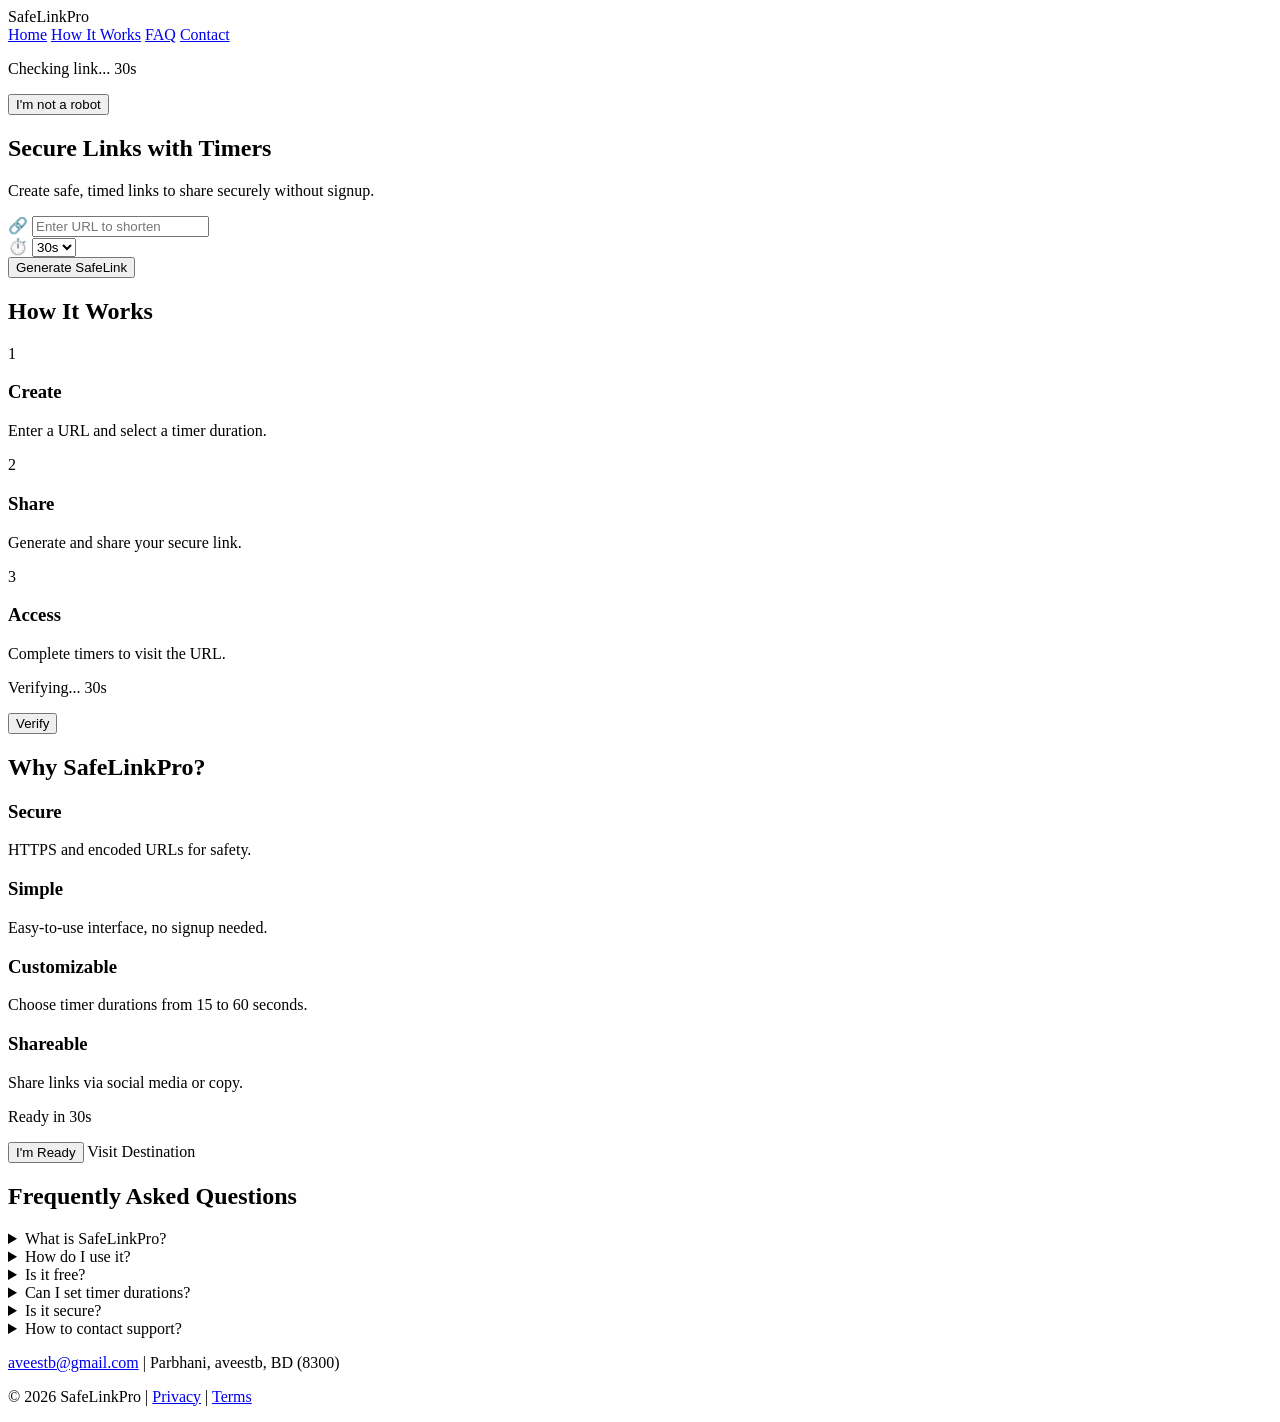
==== index.html @ 88a43513 "Update index.html" ====
<!DOCTYPE html>
<html lang="en" itemscope itemtype="https://schema.org/WebApplication">
<head>
    <meta charset="UTF-8">
    <meta name="viewport" content="width=device-width, initial-scale=1.0">
    <meta name="description" content="SafeLinkPro creates secure, timed links for safe sharing without signup.">
    <meta name="keywords" content="SafeLink, secure links, timed redirects, URL shortener">
    <meta name="author" content="Techlystb">
    <title>SafeLinkPro - Secure Links</title>
    <link href="https://fonts.googleapis.com/css2?family=Inter:wght@400;500;600;700&display=swap" rel="stylesheet">
    <link rel="stylesheet" href="styles.css">
    <script async src="https://pagead2.googlesyndication.com/pagead/js/adsbygoogle.js?client=ca-pub-0000000000000000" crossorigin="anonymous"></script>
    <script type="application/ld+json">
{
  "@context": "https://schema.org",
  "@type": "WebApplication",
  "name": "Techlystb SafeLink",
  "description": "Techlystb দ্বারা তৈরি একটি safelink system যেখানে secure ও timed link তৈরি করা যায় সহজে এবং দ্রুত।",
  "url": "https://techlystb.blogspot.com",
  "applicationCategory": "Utility",
  "operatingSystem": "All",
  "offers": {
    "@type": "Offer",
    "price": "0",
    "priceCurrency": "USD"
  },
  "creator": {
    "@type": "Organization",
    "name": "Techlystb",
    "url": "https://techlystb.blogspot.com",
    "contactPoint": {
      "@type": "ContactPoint",
      "contactType": "Customer Support",
      "areaServed": "Global",
      "availableLanguage": ["English", "Bengali"]
    }
  },
  "featureList": [
    "Secure link generation",
    "Timed redirect system",
    "Safe browsing experience",
    "No signup required"
  ]
}
</script>

</head>
<body>
    <header>
        <nav aria-label="Main navigation">
            <div class="logo" itemprop="name">SafeLinkPro</div>
            <div class="nav-links">
                <a href="#hero" class="active" aria-current="page">Home</a>
                <a href="#how-it-works">How It Works</a>
                <a href="#faq">FAQ</a>
                <a href="#contact">Contact</a>
            </div>
        </nav>
    </header>

    <section id="header-timer" class="timer-section" aria-hidden="true">
        <p>Checking link... <span id="header-timer-count">30</span>s</p>
        <div id="header-spinner" class="loading-spinner" role="status" aria-label="Loading"></div>
        <p id="header-timer-text" style="display: none;">Please wait</p>
        <button id="robot-button" class="cta-button" aria-label="Verify not a robot">I'm not a robot</button>
    </section>

    <section id="hero" class="hero" itemscope itemtype="https://schema.org/WebPageElement">
        <div class="hero-content" itemprop="mainContentOfPage">
            <h1>Secure Links with Timers</h1>
            <p>Create safe, timed links to share securely without signup.</p>
            <div class="url-input">
                <div class="input-group">
                    <span class="input-icon" aria-hidden="true">🔗</span>
                    <input type="url" id="destination-url" placeholder="Enter URL to shorten" aria-label="URL to shorten" required>
                </div>
                <div class="input-group">
                    <span class="input-icon" aria-hidden="true">⏱️</span>
                    <select id="timer-duration" aria-label="Select timer duration">
                        <option value="15">15s</option>
                        <option value="30" selected>30s</option>
                        <option value="45">45s</option>
                        <option value="60">60s</option>
                    </select>
                </div>
                <button class="cta-button" onclick="generateSafeLink()" aria-label="Generate SafeLink">Generate SafeLink</button>
                <div id="safelink-output" style="display: none;">
                    <input id="safelink-text" readonly aria-label="Generated SafeLink">
                </div>
                <button id="copy-button" class="copy-button" onclick="copySafeLink()" style="display: none;" aria-label="Copy SafeLink">Copy Link</button>
                <button id="share-toggle" class="share-toggle" onclick="toggleShare()" style="display: none;" aria-label="Toggle share options">Share Link</button>
                <div id="social-share" class="social-share" style="display: none;">
                    <button class="share-button twitter" onclick="shareOnTwitter()" aria-label="Share on Twitter">Share on Twitter</button>
                    <button class="share-button whatsapp" onclick="shareOnWhatsApp()" aria-label="Share on WhatsApp">Share on WhatsApp</button>
                    <button class="share-button linkedin" onclick="shareOnLinkedIn()" aria-label="Share on LinkedIn">Share on LinkedIn</button>
                </div>
                <div id="error-message" class="error-message" role="alert"></div>
            </div>
        </div>
    </section>

    <section id="how-it-works" class="how-it-works" itemscope itemtype="https://schema.org/WebPageElement">
        <h2 itemprop="name">How It Works</h2>
        <div class="steps-container">
            <div class="step" itemscope itemtype="https://schema.org/HowToStep">
                <div class="step-icon">1</div>
                <h3 itemprop="name">Create</h3>
                <p itemprop="description">Enter a URL and select a timer duration.</p>
            </div>
            <div class="step" itemscope itemtype="https://schema.org/HowToStep">
                <div class="step-icon">2</div>
                <h3 itemprop="name">Share</h3>
                <p itemprop="description">Generate and share your secure link.</p>
            </div>
            <div class="step" itemscope itemtype="https://schema.org/HowToStep">
                <div class="step-icon">3</div>
                <h3 itemprop="name">Access</h3>
                <p itemprop="description">Complete timers to visit the URL.</p>
            </div>
        </div>
    </section>

    <section id="middle-timer" class="timer-section" aria-hidden="true">
        <p>Verifying... <span id="middle-timer-count">30</span>s</p>
        <div id="middle-spinner" class="loading-spinner" role="status" aria-label="Verifying"></div>
        <p id="middle-timer-text" style="display: none;">Please wait</p>
        <button id="verify-button" class="cta-button" aria-label="Verify link">Verify</button>
    </section>

    <section id="features" class="features" itemscope itemtype="https://schema.org/WebPageElement">
        <h2 itemprop="name">Why SafeLinkPro?</h2>
        <div class="feature-grid">
            <div class="feature-card" itemscope itemtype="https://schema.org/Feature">
                <h3 itemprop="name">Secure</h3>
                <p itemprop="description">HTTPS and encoded URLs for safety.</p>
            </div>
            <div class="feature-card" itemscope itemtype="https://schema.org/Feature">
                <h3 itemprop="name">Simple</h3>
                <p itemprop="description">Easy-to-use interface, no signup needed.</p>
            </div>
            <div class="feature-card" itemscope itemtype="https://schema.org/Feature">
                <h3 itemprop="name">Customizable</h3>
                <p itemprop="description">Choose timer durations from 15 to 60 seconds.</p>
            </div>
            <div class="feature-card" itemscope itemtype="https://schema.org/Feature">
                <h3 itemprop="name">Shareable</h3>
                <p itemprop="description">Share links via social media or copy.</p>
            </div>
        </div>
    </section>

    <section id="destination-section" class="timer-section" aria-hidden="true">
        <p>Ready in <span id="footer-timer-count">30</span>s</p>
        <div id="footer-spinner" class="loading-spinner" role="status" aria-label="Preparing link"></div>
        <p id="footer-timer-text" style="display: none;">Almost there</p>
        <button id="ready-button" class="cta-button" aria-label="Ready to visit">I'm Ready</button>
        <a id="destination-link" class="destination-link" itemprop="url">Visit Destination</a>
    </section>

    <section id="faq" class="faq" itemscope itemtype="https://schema.org/FAQPage">
        <h2>Frequently Asked Questions</h2>
        <div class="faq-container">
            <details class="faq-item" itemscope itemtype="https://schema.org/Question">
                <summary itemprop="name">What is SafeLinkPro?</summary>
                <p itemprop="acceptedAnswer" itemtype="https://schema.org/Answer">SafeLinkPro creates secure, timed links that you can share with anyone.</p>
            </details>
            <details class="faq-item" itemscope itemtype="https://schema.org/Question">
                <summary itemprop="name">How do I use it?</summary>
                <p itemprop="acceptedAnswer" itemtype="https://schema.org/Answer">Enter a URL, choose a timer duration, generate a SafeLink, and share it.</p>
            </details>
            <details class="faq-item" itemscope itemtype="https://schema.org/Question">
                <summary itemprop="name">Is it free?</summary>
                <p itemprop="acceptedAnswer" itemtype="https://schema.org/Answer">Yes, SafeLinkPro is completely free to use.</p>
            </details>
            <details class="faq-item" itemscope itemtype="https://schema.org/Question">
                <summary itemprop="name">Can I set timer durations?</summary>
                <p itemprop="acceptedAnswer" itemtype="https://schema.org/Answer">Yes, choose from 15, 30, 45, or 60 seconds.</p>
            </details>
            <details class="faq-item" itemscope itemtype="https://schema.org/Question">
                <summary itemprop="name">Is it secure?</summary>
                <p itemprop="acceptedAnswer" itemtype="https://schema.org/Answer">SafeLinkPro uses HTTPS and encoded URLs with no data storage.</p>
            </details>
            <details class="faq-item" itemscope itemtype="https://schema.org/Question">
                <summary itemprop="name">How to contact support?</summary>
                <p itemprop="acceptedAnswer" itemtype="https://schema.org/Answer">Email freeprivacypolicygeneratortool@gmail.com or write to It Is Unique Official, Parbhani, Maharashtra, India (PIN: 431401).</p>
            </details>
        </div>
    </section>

    <!--[ <div class="ad-slot" aria-hidden="true">Advertisement</div> ]-->

    <footer id="contact" itemscope itemtype="https://schema.org/Organization">
        <p><a href="mailto:aveestb@gmail.com" itemprop="email">aveestb@gmail.com</a> | <span itemprop="address" itemscope itemtype="https://schema.org/PostalAddress"><span itemprop="addressLocality">Parbhani</span>, <span itemprop="addressRegion">aveestb</span>, <span itemprop="addressCountry">BD</span> (<span itemprop="postalCode">8300</span>)</span></p>
        <p>© 2026 <span itemprop="name">SafeLinkPro</span> | <a href="#" itemprop="url">Privacy</a> | <a href="#" itemprop="url">Terms</a></p>
    </footer>

    <div id="toast" class="toast" role="alert"></div>

    <script src="script.js"></script>
</body>
</html>
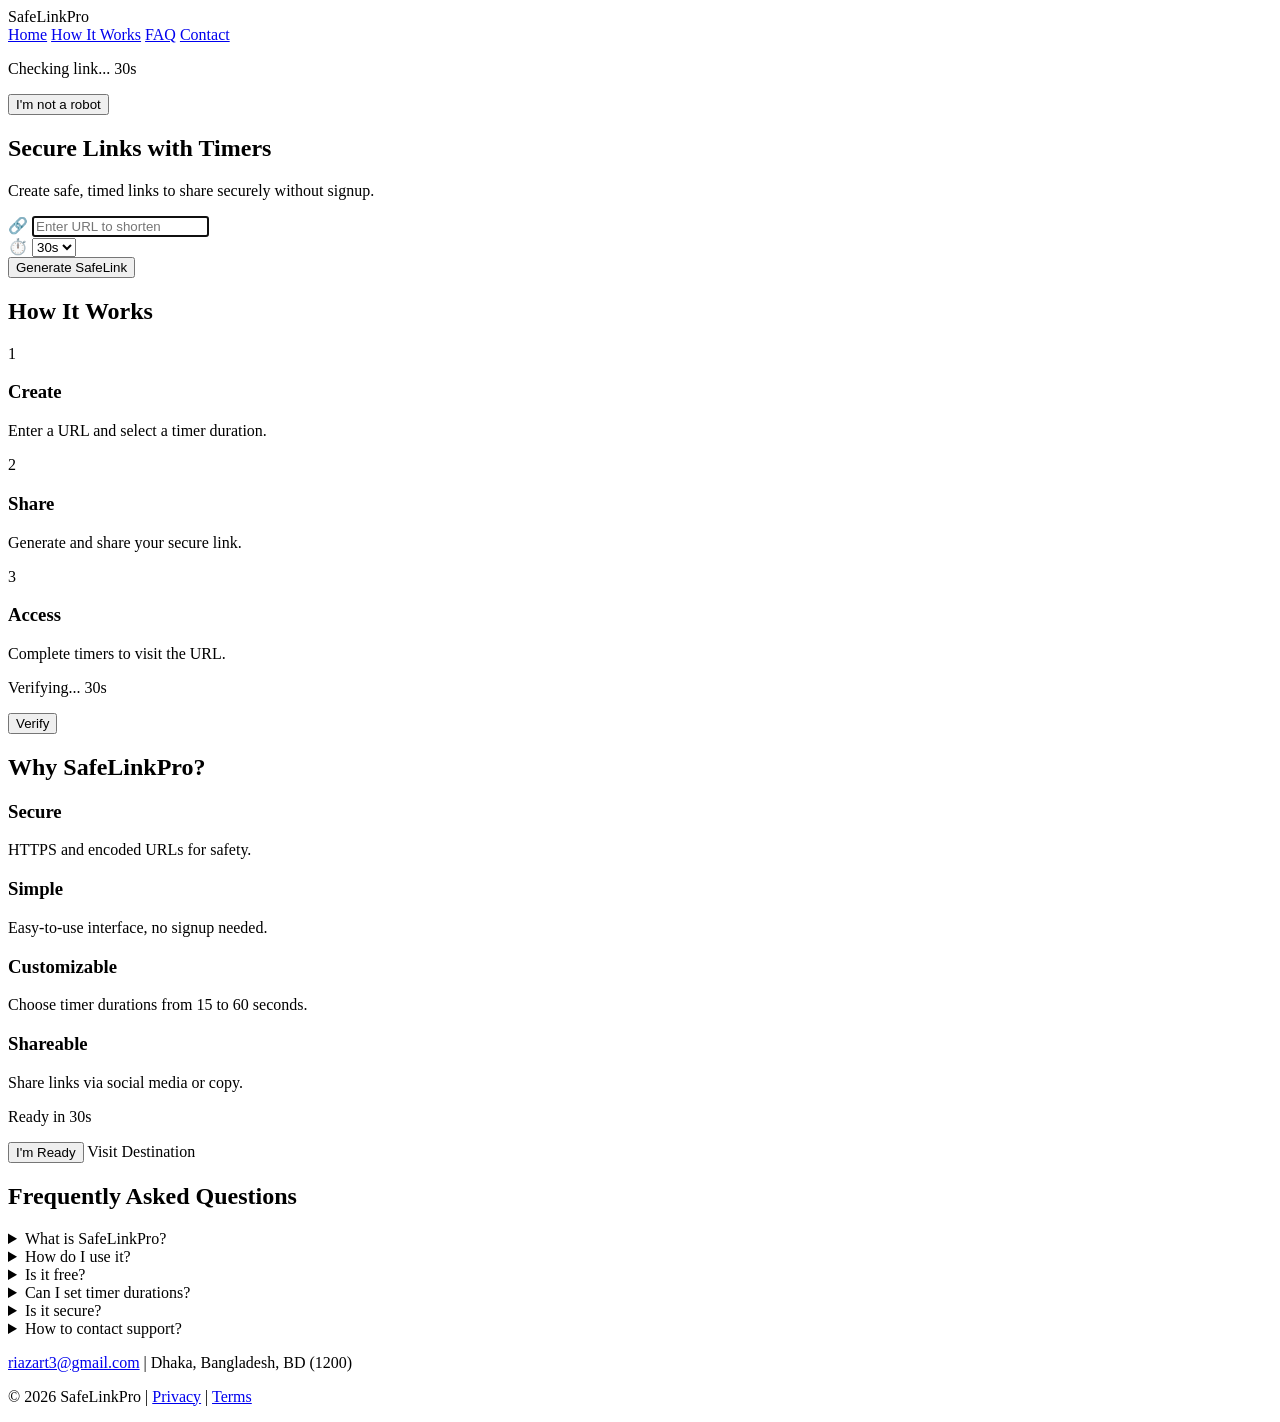
==== commit 295b4e28: "Update index.html" ====
--- a/index.html
+++ b/index.html
@@ -190,7 +190,7 @@
     <!--[ <div class="ad-slot" aria-hidden="true">Advertisement</div> ]-->
 
     <footer id="contact" itemscope itemtype="https://schema.org/Organization">
-        <p><a href="mailto:aveestb@gmail.com" itemprop="email">aveestb@gmail.com</a> | <span itemprop="address" itemscope itemtype="https://schema.org/PostalAddress"><span itemprop="addressLocality">Parbhani</span>, <span itemprop="addressRegion">aveestb</span>, <span itemprop="addressCountry">BD</span> (<span itemprop="postalCode">8300</span>)</span></p>
+        <p><a href="mailto:aveestb@gmail.com" itemprop="email">riazart3@gmail.com</a> | <span itemprop="address" itemscope itemtype="https://schema.org/PostalAddress"><span itemprop="addressLocality">Dhaka</span>, <span itemprop="addressRegion">Bangladesh</span>, <span itemprop="addressCountry">BD</span> (<span itemprop="postalCode">1200</span>)</span></p>
         <p>© 2026 <span itemprop="name">SafeLinkPro</span> | <a href="#" itemprop="url">Privacy</a> | <a href="#" itemprop="url">Terms</a></p>
     </footer>
 
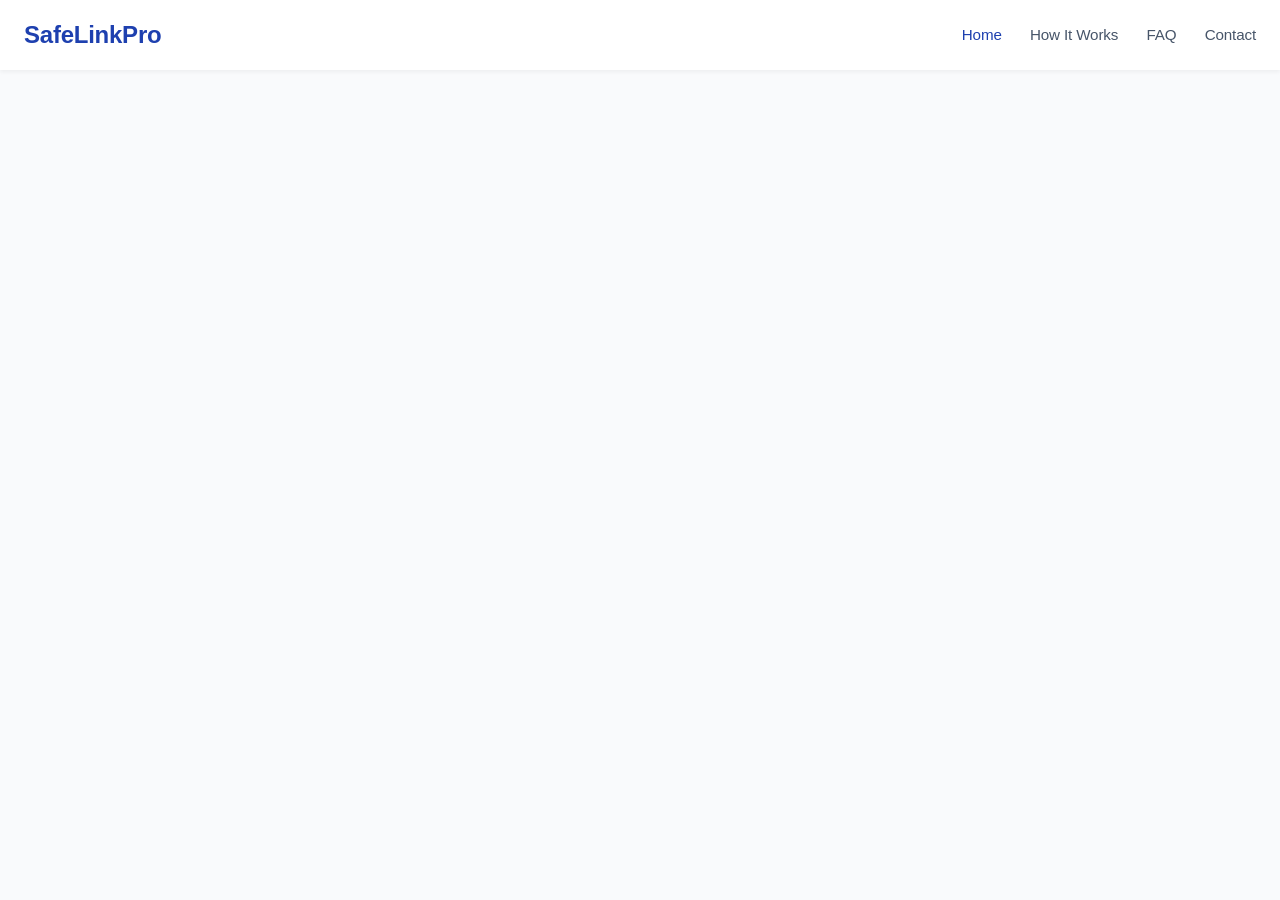
==== commit bcbb19c6: "Update index.html" ====
--- a/index.html
+++ b/index.html
@@ -57,8 +57,11 @@
             </div>
         </nav>
     </header>
-
-    <section id="header-timer" class="timer-section" aria-hidden="true">
+<section id="header-timer" style="display:none;">
+<section id="middle-timer" style="display:none;">
+<section id="destination-section" style="display:none;">
+
+    <!--section id="header-timer" class="timer-section" aria-hidden="true"-->
         <p>Checking link... <span id="header-timer-count">30</span>s</p>
         <div id="header-spinner" class="loading-spinner" role="status" aria-label="Loading"></div>
         <p id="header-timer-text" style="display: none;">Please wait</p>
--- a/styles.css
+++ b/styles.css
@@ -0,0 +1,533 @@
+* {
+    margin: 0;
+    padding: 0;
+    box-sizing: border-box;
+    font-family: 'Inter', -apple-system, BlinkMacSystemFont, 'Segoe UI', Roboto, sans-serif;
+    letter-spacing: -0.01em;
+}
+
+body {
+    background: #f9fafc;
+    color: #1e293b;
+    line-height: 1.6;
+}
+
+header {
+    background: #ffffff;
+    box-shadow: 0 2px 4px rgba(0,0,0,0.05);
+    position: sticky;
+    top: 0;
+    z-index: 100;
+}
+
+
+#header-timer,
+#middle-timer,
+#destination-section {
+  display: none;
+}
+#hero {
+  display: block;
+}
+.timer-section.active {
+  display: block;
+}
+.timer-section {
+  display: none;
+}
+
+.timer-section.active {
+  display: block;
+}
+
+
+
+nav {
+    max-width: 1280px;
+    margin: 0 auto;
+    padding: 1rem 1.5rem;
+    display: flex;
+    justify-content: space-between;
+    align-items: center;
+}
+
+.logo {
+    font-size: 1.5rem;
+    font-weight: 700;
+    color: #1e40af;
+}
+
+.nav-links a {
+    margin-left: 1.5rem;
+    text-decoration: none;
+    color: #475569;
+    font-weight: 500;
+    font-size: 0.95rem;
+    transition: color 0.2s ease;
+}
+
+.nav-links a:hover, .nav-links a.active {
+    color: #1e40af;
+}
+
+.timer-section {
+    background: #f1f5f9;
+    padding: 1.5rem;
+    text-align: center;
+    display: none;
+    margin: 1rem auto;
+    max-width: 600px;
+    border-radius: 10px;
+}
+
+.timer-section.active {
+    display: block;
+}
+
+.timer-section p {
+    font-size: 1.2rem;
+    font-weight: 600;
+    color: #1e40af;
+    margin: 0.75rem 0;
+}
+
+.loading-spinner {
+    border: 3px solid #e2e8f0;
+    border-top: 3px solid #1e40af;
+    border-radius: 50%;
+    width: 24px;
+    height: 24px;
+    animation: spin 0.8s ease-in-out infinite;
+    margin: 0.75rem auto;
+}
+
+@keyframes spin {
+    0% { transform: rotate(0deg); }
+    100% { transform: rotate(360deg); }
+}
+
+.hero {
+    padding: 3rem 1.5rem;
+    text-align: center;
+    background: #ffffff;
+}
+
+.hero-content h1 {
+    font-size: 2.25rem;
+    font-weight: 700;
+    margin-bottom: 0.75rem;
+    color: #1e293b;
+}
+
+.hero-content p {
+    font-size: 1rem;
+    max-width: 600px;
+    margin: 0 auto 1.5rem;
+    color: #64748b;
+}
+
+.url-input {
+    display: flex;
+    flex-direction: column;
+    gap: 0.75rem;
+    max-width: 600px;
+    margin: 0 auto;
+}
+
+.input-group {
+    position: relative;
+    width: 100%;
+}
+
+.input-icon {
+    position: absolute;
+    left: 1rem;
+    top: 50%;
+    transform: translateY(-50%);
+    color: #94a3b8;
+    font-size: 1.1rem;
+}
+
+.url-input input, .url-input select {
+    width: 100%;
+    padding: 0.875rem 1rem 0.875rem 3rem;
+    font-size: 0.95rem;
+    border: 1px solid #e2e8f0;
+    border-radius: 10px;
+    background: #ffffff;
+    transition: border-color 0.2s ease, box-shadow 0.2s ease;
+}
+
+.url-input select {
+    padding-left: 3rem;
+}
+
+.url-input input:focus, .url-input select:focus {
+    border-color: #1e40af;
+    box-shadow: 0 0 0 3px rgba(30,64,175,0.1);
+    outline: none;
+}
+
+.safelink-output input {
+    padding: 0.875rem;
+    background: #f1f5f9;
+    cursor: default;
+}
+
+.cta-button, .share-toggle, .copy-button {
+    width: 100%;
+    padding: 0.875rem;
+    background: #1e40af;
+    color: #ffffff;
+    border: none;
+    border-radius: 10px;
+    font-weight: 600;
+    font-size: 0.95rem;
+    cursor: pointer;
+    transition: background-color 0.2s ease, transform 0.1s ease;
+}
+
+.cta-button:hover, .share-toggle:hover, .copy-button:hover {
+    background: #2563eb;
+    transform: translateY(-2px);
+}
+
+.share-toggle {
+    background: #64748b;
+}
+
+.share-toggle:hover {
+    background: #475569;
+}
+
+.social-share {
+    display: flex;
+    flex-direction: column;
+    gap: 0.75rem;
+    margin-top: 0.75rem;
+}
+
+.share-button {
+    width: 100%;
+    padding: 0.875rem;
+    color: #ffffff;
+    border: none;
+    border-radius: 10px;
+    font-size: 0.95rem;
+    font-weight: 500;
+    cursor: pointer;
+    transition: background-color 0.2s ease, transform 0.1s ease;
+}
+
+.share-button.twitter {
+    background: #1da1f2;
+}
+
+.share-button.twitter:hover {
+    background: #3b82f6;
+}
+
+.share-button.whatsapp {
+    background: #25d366;
+}
+
+.share-button.whatsapp:hover {
+    background: #22c55e;
+}
+
+.share-button.linkedin {
+    background: #0a66c2;
+}
+
+.share-button.linkedin:hover {
+    background: #2563eb;
+}
+
+.error-message {
+    color: #dc2626;
+    font-size: 0.9rem;
+    margin: 0.75rem 0;
+    text-align: center;
+    opacity: 0;
+    transition: opacity 0.3s ease;
+}
+
+.error-message.visible {
+    opacity: 1;
+}
+
+.how-it-works, .features, .faq {
+    max-width: 1280px;
+    margin: 3rem auto;
+    padding: 1.5rem;
+}
+
+.how-it-works h2, .features h2, .faq h2 {
+    font-size: 1.875rem;
+    font-weight: 700;
+    color: #1e293b;
+    margin-bottom: 1rem;
+    text-align: center;
+}
+
+.steps-container {
+    display: grid;
+    grid-template-columns: repeat(auto-fit, minmax(200px, 1fr));
+    gap: 1.5rem;
+    justify-content: center;
+}
+
+.step {
+    padding: 1.5rem;
+    background: #ffffff;
+    border-radius: 10px;
+    border: 1px solid #e2e8f0;
+    transition: transform 0.2s ease, box-shadow 0.2s ease;
+}
+
+.step:hover {
+    transform: translateY(-4px);
+    box-shadow: 0 4px 12px rgba(0,0,0,0.08);
+}
+
+.step-icon {
+    width: 40px;
+    height: 40px;
+    background: #1e40af;
+    color: #ffffff;
+    border-radius: 50%;
+    display: flex;
+    align-items: center;
+    justify-content: center;
+    font-size: 1.1rem;
+    font-weight: 600;
+    margin: 0 auto 0.75rem;
+}
+
+.step h3 {
+    font-size: 1.1rem;
+    font-weight: 600;
+    color: #1e293b;
+    margin-bottom: 0.5rem;
+}
+
+.step p {
+    font-size: 0.9rem;
+    color: #64748b;
+}
+
+.feature-grid {
+    display: grid;
+    grid-template-columns: repeat(auto-fit, minmax(200px, 1fr));
+    gap: 1.5rem;
+}
+
+.feature-card {
+    background: #ffffff;
+    padding: 1.5rem;
+    border-radius: 10px;
+    border: 1px solid #e2e8f0;
+    transition: transform 0.2s ease, box-shadow 0.2s ease;
+}
+
+.feature-card:hover {
+    transform: translateY(-4px);
+    box-shadow: 0 4px 12px rgba(0,0,0,0.08);
+}
+
+.feature-card h3 {
+    font-size: 1.1rem;
+    font-weight: 600;
+    color: #1e293b;
+    margin-bottom: 0.5rem;
+}
+
+.feature-card p {
+    font-size: 0.9rem;
+    color: #64748b;
+}
+
+.faq-container {
+    max-width: 800px;
+    margin: 0 auto;
+}
+
+.faq-item {
+    margin-bottom: 1rem;
+    border-radius: 10px;
+    overflow: hidden;
+    background: #ffffff;
+    border: 1px solid #e2e8f0;
+}
+
+.faq-item summary {
+    padding: 1rem;
+    font-weight: 600;
+    font-size: 1rem;
+    cursor: pointer;
+    color: #1e40af;
+    transition: background-color 0.2s ease;
+}
+
+.faq-item summary:hover {
+    background: #f1f5f9;
+}
+
+.faq-item p {
+    padding: 0 1rem 1rem;
+    font-size: 0.9rem;
+    color: #64748b;
+}
+
+.ad-slot {
+    background: #e2e8f0;
+    text-align: center;
+    color: #64748b;
+}
+
+.destination-link {
+    display: none;
+    width: 100%;
+    max-width: 600px;
+    padding: 0.875rem;
+    background: #22c55e;
+    color: #ffffff;
+    text-decoration: none;
+    border-radius: 10px;
+    font-weight: 600;
+    font-size: 0.95rem;
+    margin: 1rem auto;
+    text-align: center;
+    transition: background-color 0.2s ease, transform 0.1s ease;
+}
+
+.destination-link:hover {
+    background: #16a34a;
+    transform: translateY(-2px);
+}
+
+.destination-link.visible {
+    display: inline-block;
+}
+
+footer {
+    background: #1e293b;
+    color: #e2e8f0;
+    text-align: center;
+    padding: 2rem 1.5rem;
+    font-size: 0.9rem;
+}
+
+footer a {
+    color: #93c5fd;
+    text-decoration: none;
+    margin: 0 0.5rem;
+    transition: color 0.2s ease;
+}
+
+footer a:hover {
+    color: #ffffff;
+}
+
+footer p {
+    margin: 0.5rem 0;
+}
+
+.toast {
+    position: fixed;
+    bottom: 1.5rem;
+    right: 1.5rem;
+    background: #1e40af;
+    color: #ffffff;
+    padding: 0.75rem 1.5rem;
+    border-radius: 10px;
+    font-size: 0.9rem;
+    font-weight: 500;
+    z-index: 1000;
+    opacity: 0;
+    transition: opacity 0.3s ease;
+}
+
+.toast.visible {
+    opacity: 1;
+}
+
+@media (max-width: 1024px) {
+    nav {
+        padding: 1rem;
+    }
+
+    .hero-content h1 {
+        font-size: 1.875rem;
+    }
+
+    .hero-content p {
+        font-size: 0.95rem;
+    }
+
+    .steps-container, .feature-grid {
+        grid-template-columns: repeat(auto-fit, minmax(180px, 1fr));
+    }
+}
+
+@media (max-width: 768px) {
+    .hero {
+        padding: 2rem 1rem;
+    }
+
+    .hero-content h1 {
+        font-size: 1.5rem;
+    }
+
+    .hero-content p {
+        font-size: 0.9rem;
+    }
+
+    .steps-container, .feature-grid {
+        grid-template-columns: 1fr;
+    }
+
+    .ad-slot {
+        height: 100px;
+    }
+
+    .cta-button, .share-toggle, .copy-button, .share-button, .destination-link {
+        padding: 0.75rem;
+    }
+}
+
+@media (max-width: 480px) {
+    .logo {
+        font-size: 1.25rem;
+    }
+
+    .nav-links a {
+        margin-left: 1rem;
+        font-size: 0.9rem;
+    }
+
+    .url-input input, .url-input select, .cta-button, .share-button, .share-toggle, .copy-button {
+        font-size: 0.9rem;
+        padding: 0.75rem;
+    }
+
+    .input-icon {
+        left: 0.75rem;
+        font-size: 1rem;
+    }
+
+    .timer-section p {
+        font-size: 1.1rem;
+    }
+
+    .url-input {
+        gap: 0.5rem;
+    }
+
+    .toast {
+        bottom: 1rem;
+        right: 1rem;
+        font-size: 0.85rem;
+        padding: 0.5rem 1rem;
+    }
+}
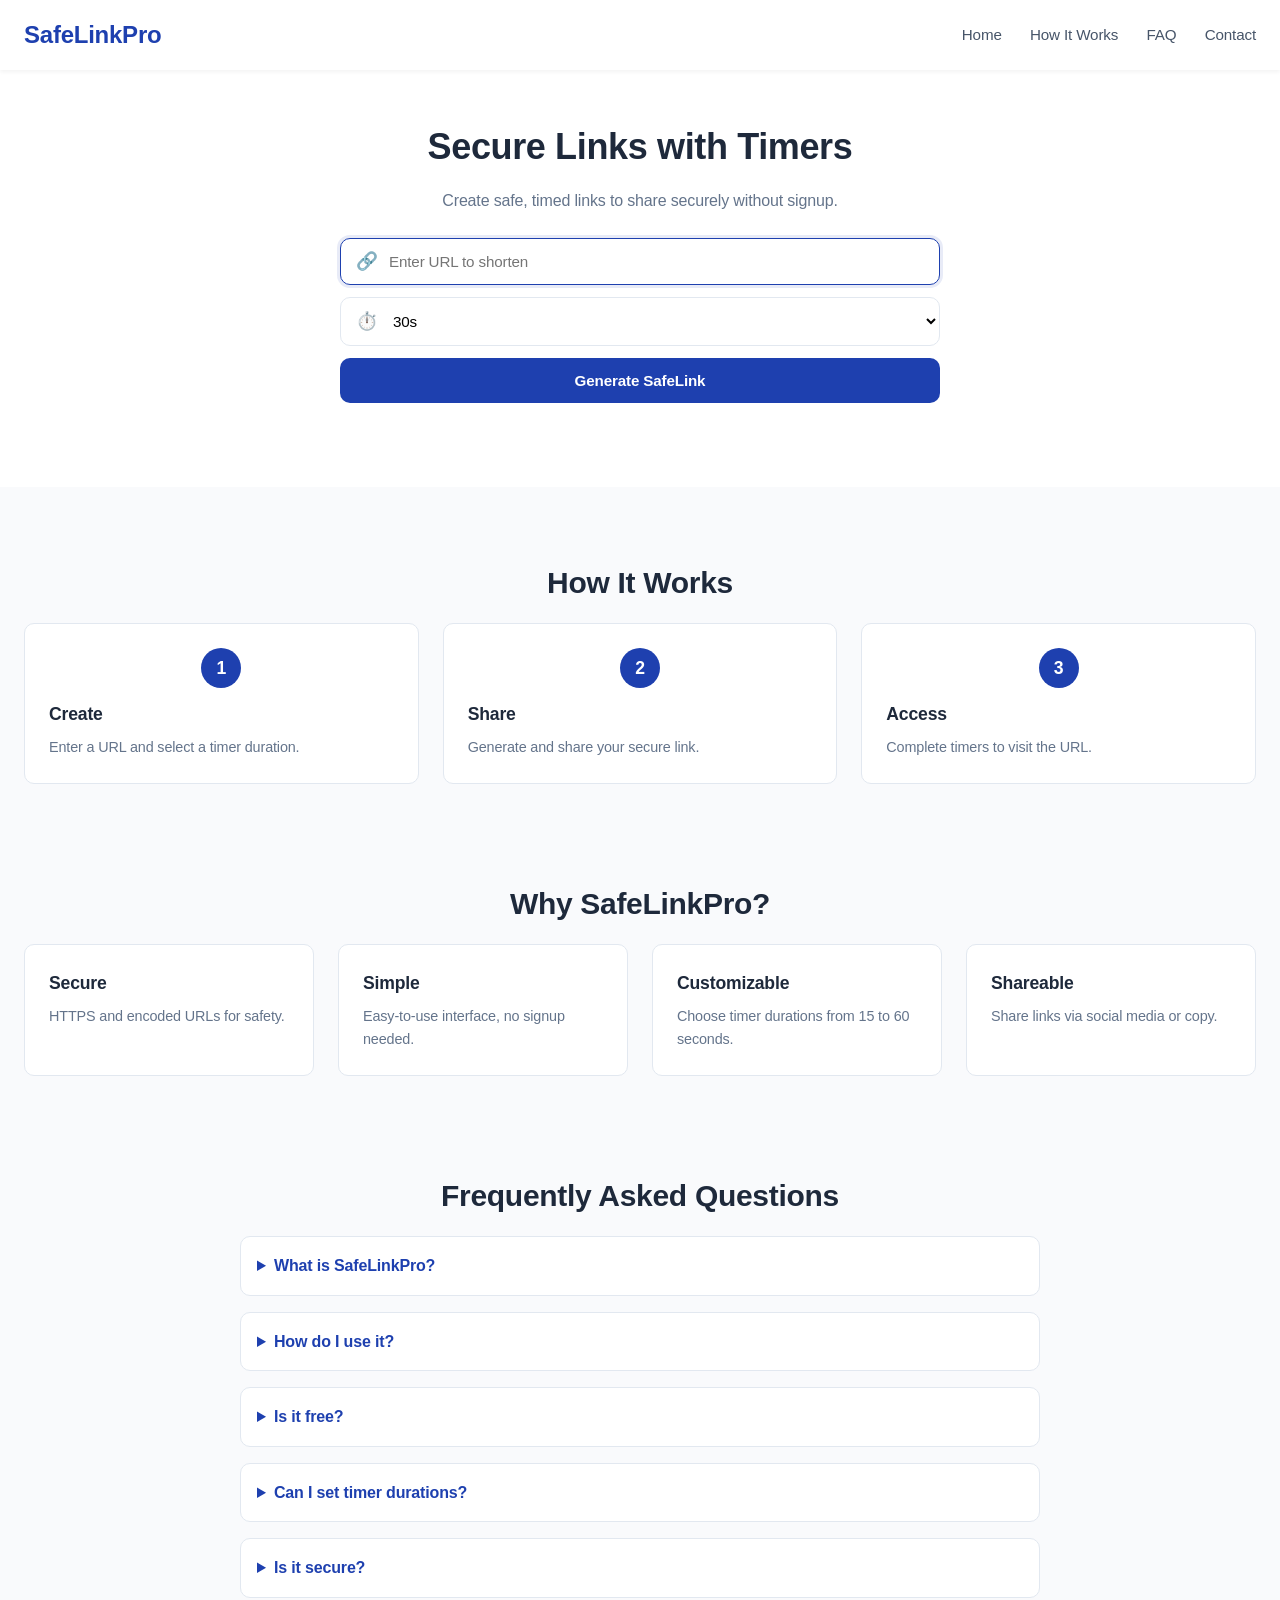
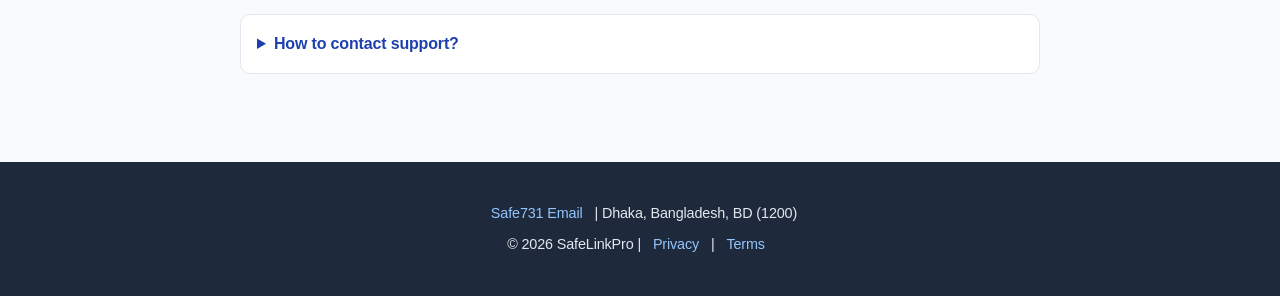
==== commit 31210d5b: "Update index.html" ====
--- a/index.html
+++ b/index.html
@@ -1,3 +1,4 @@
+
 <!DOCTYPE html>
 <html lang="en" itemscope itemtype="https://schema.org/WebApplication">
 <head>
@@ -57,11 +58,8 @@
             </div>
         </nav>
     </header>
-<section id="header-timer" style="display:none;">
-<section id="middle-timer" style="display:none;">
-<section id="destination-section" style="display:none;">
-
-    <!--section id="header-timer" class="timer-section" aria-hidden="true"-->
+
+    <section id="header-timer" class="timer-section" aria-hidden="true">
         <p>Checking link... <span id="header-timer-count">30</span>s</p>
         <div id="header-spinner" class="loading-spinner" role="status" aria-label="Loading"></div>
         <p id="header-timer-text" style="display: none;">Please wait</p>
@@ -193,7 +191,7 @@
     <!--[ <div class="ad-slot" aria-hidden="true">Advertisement</div> ]-->
 
     <footer id="contact" itemscope itemtype="https://schema.org/Organization">
-        <p><a href="mailto:aveestb@gmail.com" itemprop="email">riazart3@gmail.com</a> | <span itemprop="address" itemscope itemtype="https://schema.org/PostalAddress"><span itemprop="addressLocality">Dhaka</span>, <span itemprop="addressRegion">Bangladesh</span>, <span itemprop="addressCountry">BD</span> (<span itemprop="postalCode">1200</span>)</span></p>
+        <p><a href="mailto:riazart3@gmail.com" itemprop="email">Safe731 Email</a> | <span itemprop="address" itemscope itemtype="https://schema.org/PostalAddress"><span itemprop="addressLocality">Dhaka</span>, <span itemprop="addressRegion">Bangladesh</span>, <span itemprop="addressCountry">BD</span> (<span itemprop="postalCode">1200</span>)</span></p>
         <p>© 2026 <span itemprop="name">SafeLinkPro</span> | <a href="#" itemprop="url">Privacy</a> | <a href="#" itemprop="url">Terms</a></p>
     </footer>
 
--- a/styles.css
+++ b/styles.css
@@ -19,28 +19,6 @@
     top: 0;
     z-index: 100;
 }
-
-
-#header-timer,
-#middle-timer,
-#destination-section {
-  display: none;
-}
-#hero {
-  display: block;
-}
-.timer-section.active {
-  display: block;
-}
-.timer-section {
-  display: none;
-}
-
-.timer-section.active {
-  display: block;
-}
-
-
 
 nav {
     max-width: 1280px;
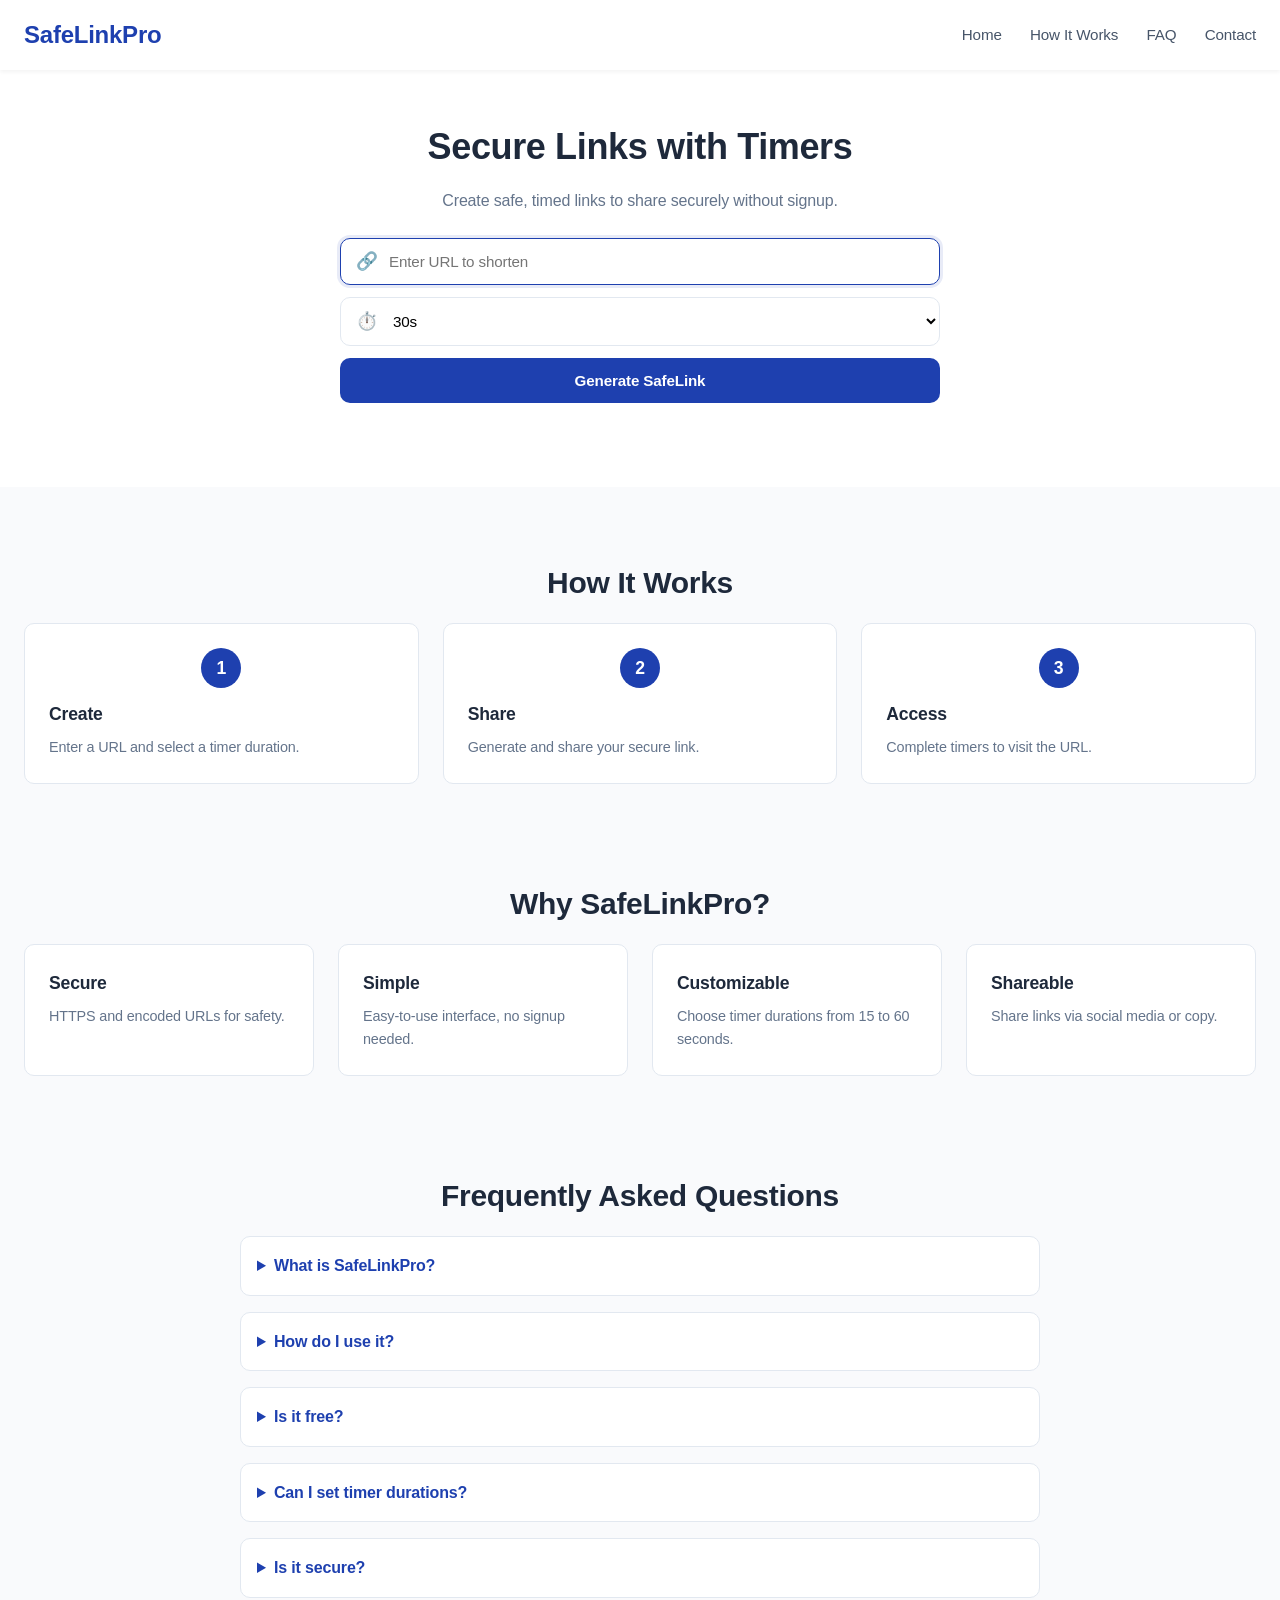
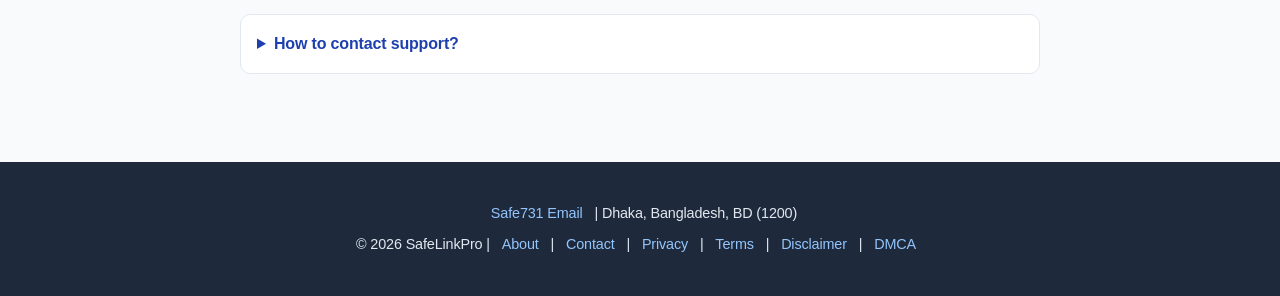
==== commit 9c5a9ace: "Update index.html" ====
--- a/index.html
+++ b/index.html
@@ -192,7 +192,7 @@
 
     <footer id="contact" itemscope itemtype="https://schema.org/Organization">
         <p><a href="mailto:riazart3@gmail.com" itemprop="email">Safe731 Email</a> | <span itemprop="address" itemscope itemtype="https://schema.org/PostalAddress"><span itemprop="addressLocality">Dhaka</span>, <span itemprop="addressRegion">Bangladesh</span>, <span itemprop="addressCountry">BD</span> (<span itemprop="postalCode">1200</span>)</span></p>
-        <p>© 2026 <span itemprop="name">SafeLinkPro</span> | <a href="#" itemprop="url">Privacy</a> | <a href="#" itemprop="url">Terms</a></p>
+        <p>© 2026 <span itemprop="name">SafeLinkPro</span> | <a href="#" itemprop="url">About</a> | <a href="#" itemprop="url">Contact</a> | <a href="#" itemprop="url">Privacy</a> | <a href="#" itemprop="url">Terms</a> | <a href="#" itemprop="url">Disclaimer</a> | <a href="#" itemprop="url">DMCA</a></p>
     </footer>
 
     <div id="toast" class="toast" role="alert"></div>
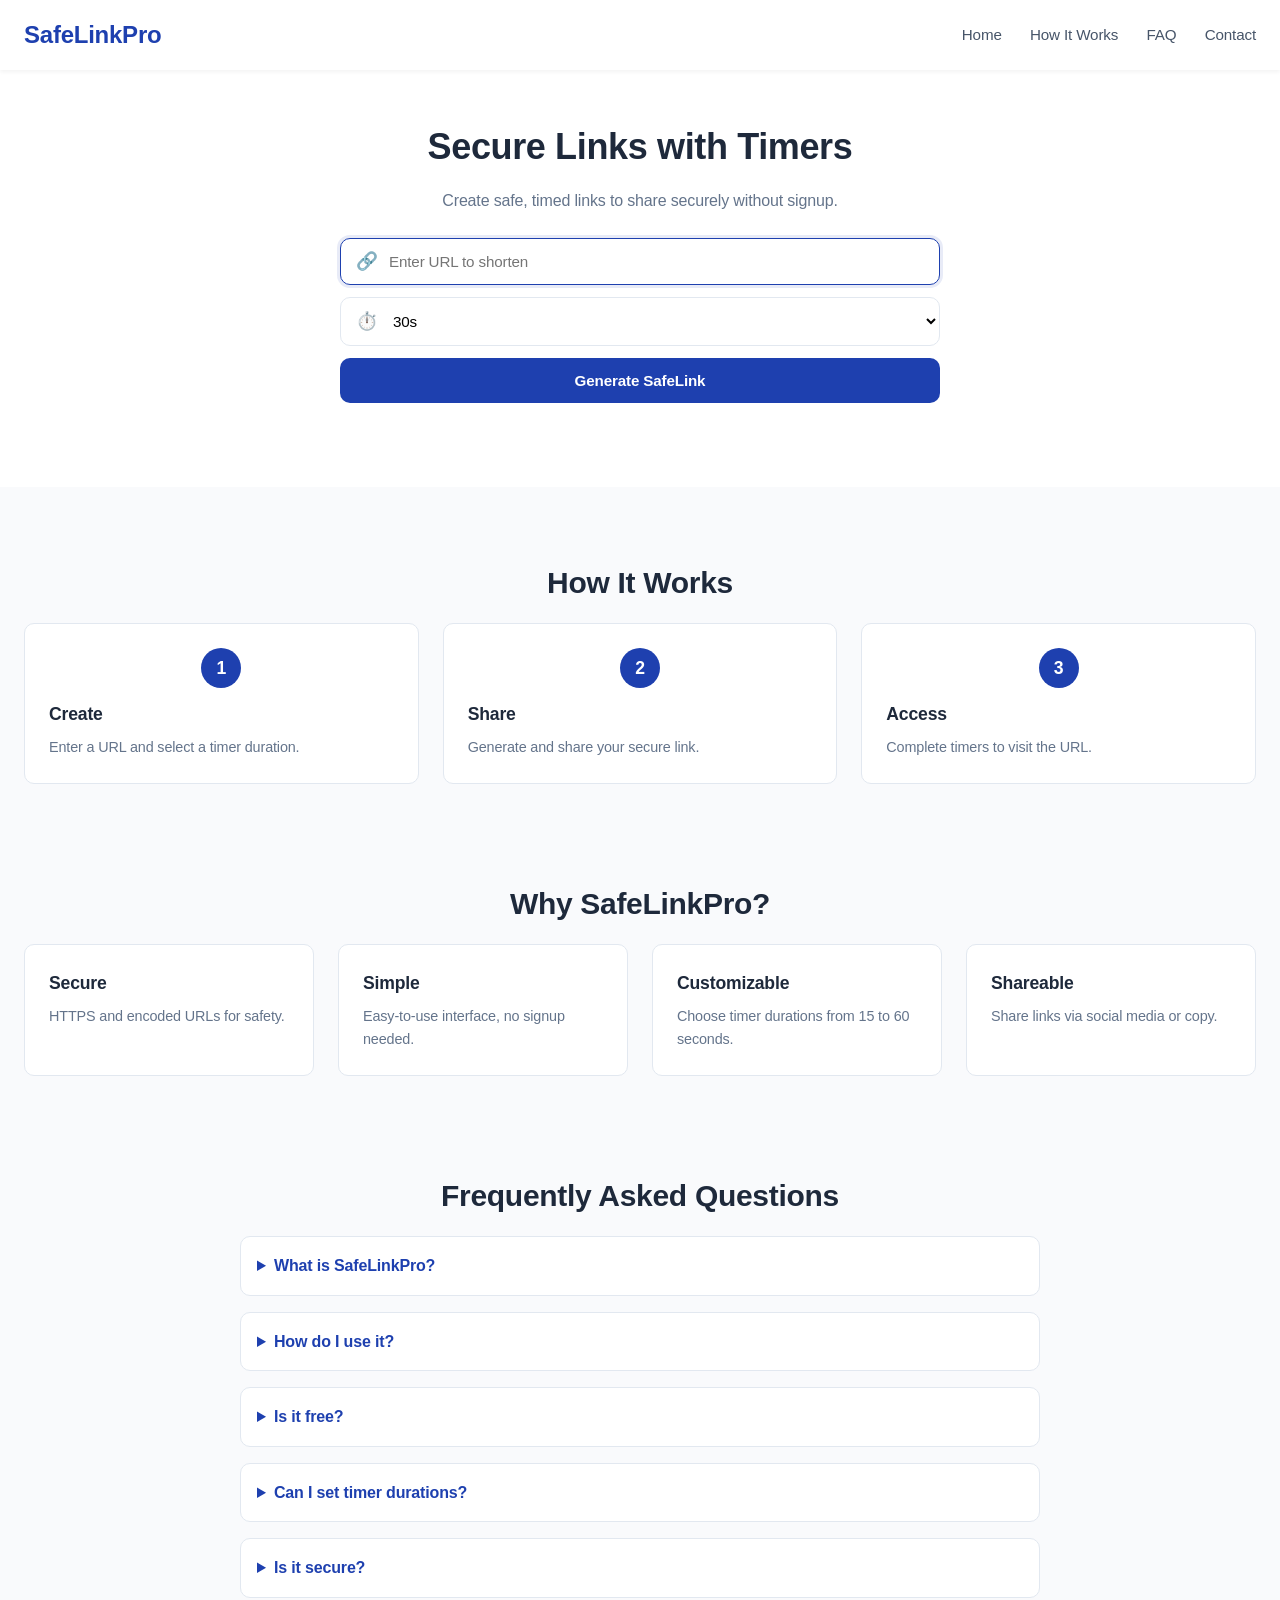
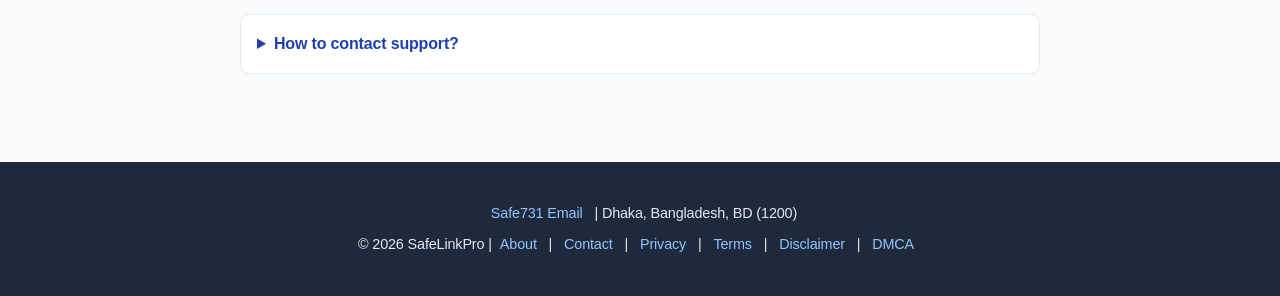
==== commit dce37b51: "Update support contact email in FAQ section" ====
--- a/index.html
+++ b/index.html
@@ -183,7 +183,7 @@
             </details>
             <details class="faq-item" itemscope itemtype="https://schema.org/Question">
                 <summary itemprop="name">How to contact support?</summary>
-                <p itemprop="acceptedAnswer" itemtype="https://schema.org/Answer">Email freeprivacypolicygeneratortool@gmail.com or write to It Is Unique Official, Parbhani, Maharashtra, India (PIN: 431401).</p>
+                <p itemprop="acceptedAnswer" itemtype="https://schema.org/Answer">Email aveestb@gmail.com or write to It Is Unique Official.</p>
             </details>
         </div>
     </section>
@@ -192,7 +192,13 @@
 
     <footer id="contact" itemscope itemtype="https://schema.org/Organization">
         <p><a href="mailto:riazart3@gmail.com" itemprop="email">Safe731 Email</a> | <span itemprop="address" itemscope itemtype="https://schema.org/PostalAddress"><span itemprop="addressLocality">Dhaka</span>, <span itemprop="addressRegion">Bangladesh</span>, <span itemprop="addressCountry">BD</span> (<span itemprop="postalCode">1200</span>)</span></p>
-        <p>© 2026 <span itemprop="name">SafeLinkPro</span> | <a href="#" itemprop="url">About</a> | <a href="#" itemprop="url">Contact</a> | <a href="#" itemprop="url">Privacy</a> | <a href="#" itemprop="url">Terms</a> | <a href="#" itemprop="url">Disclaimer</a> | <a href="#" itemprop="url">DMCA</a></p>
+        <p>© 2026 <span itemprop="name">SafeLinkPro</span> |<a href="about.html">About</a> |
+<a href="contact.html">Contact</a> |
+<a href="privacy.html">Privacy</a> |
+<a href="terms.html">Terms</a> |
+<a href="disclaimer.html">Disclaimer</a> |
+<a href="dmca.html">DMCA</a>
+
     </footer>
 
     <div id="toast" class="toast" role="alert"></div>
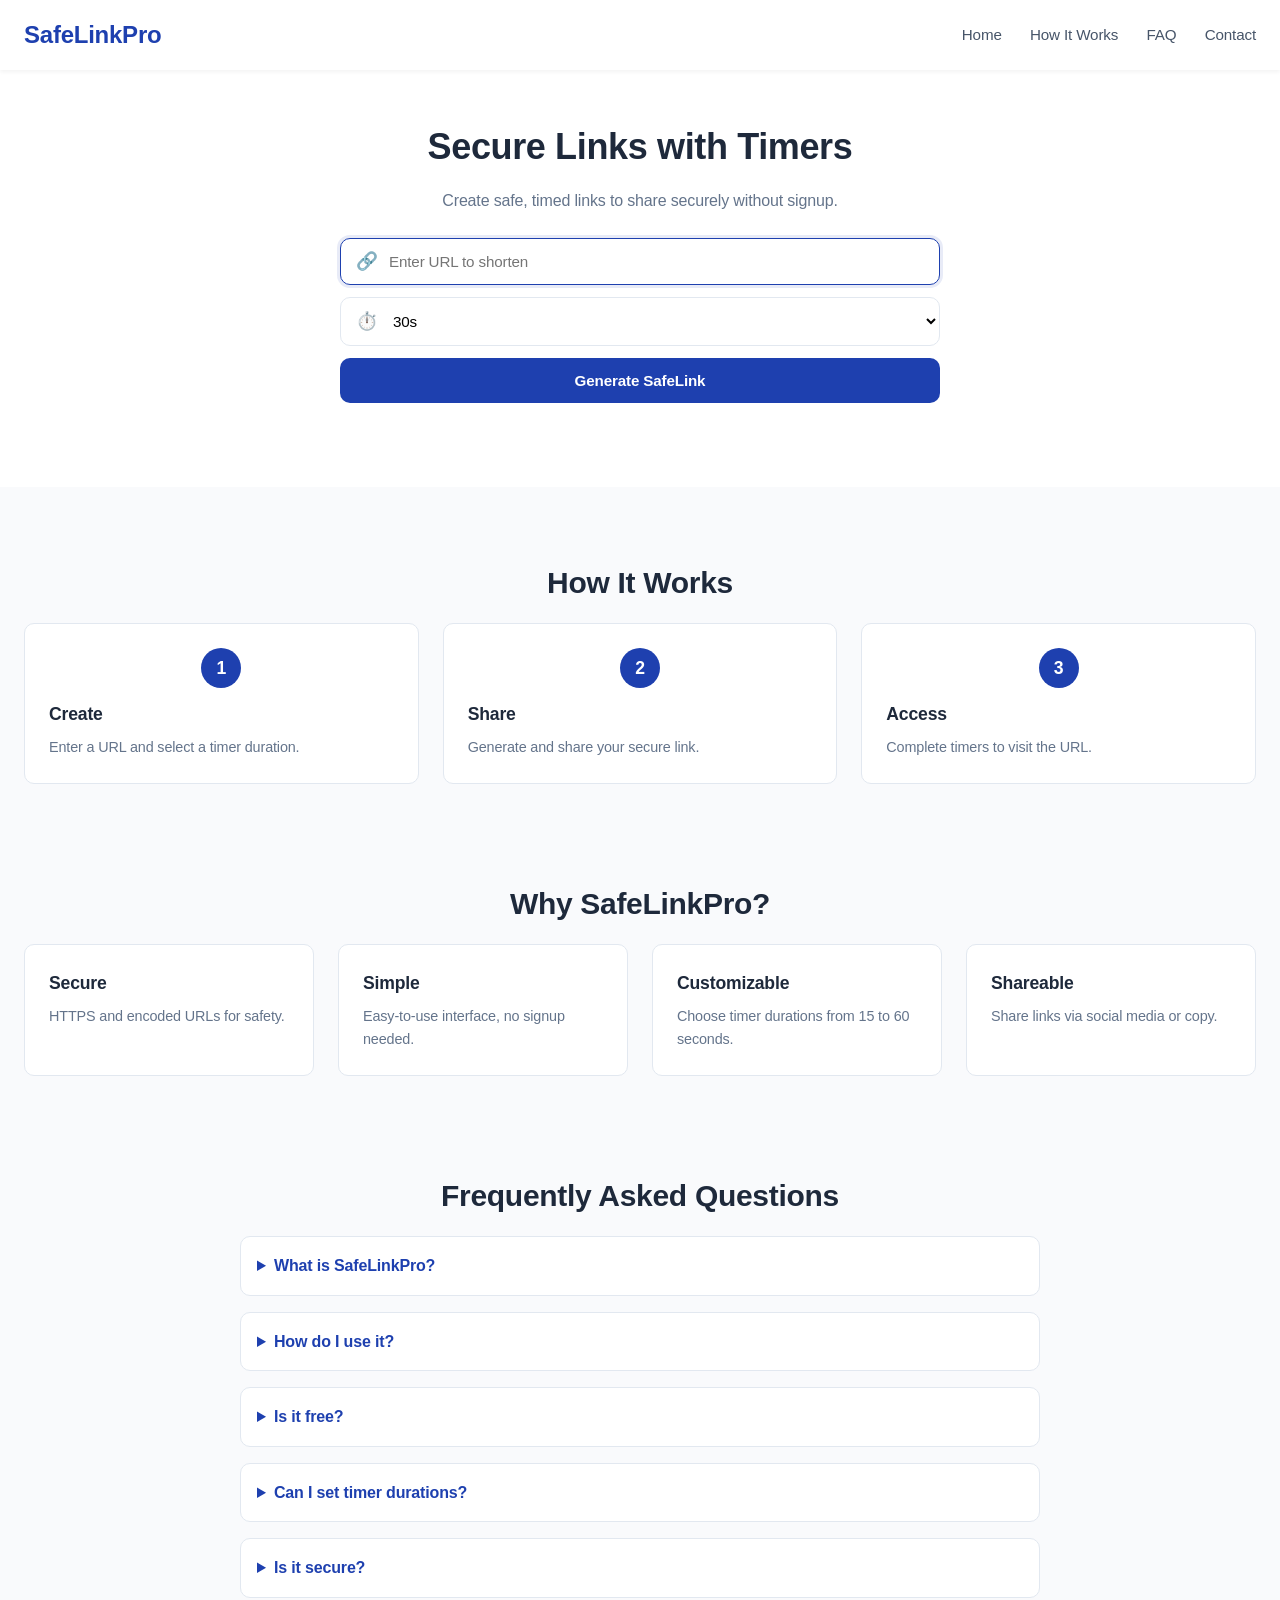
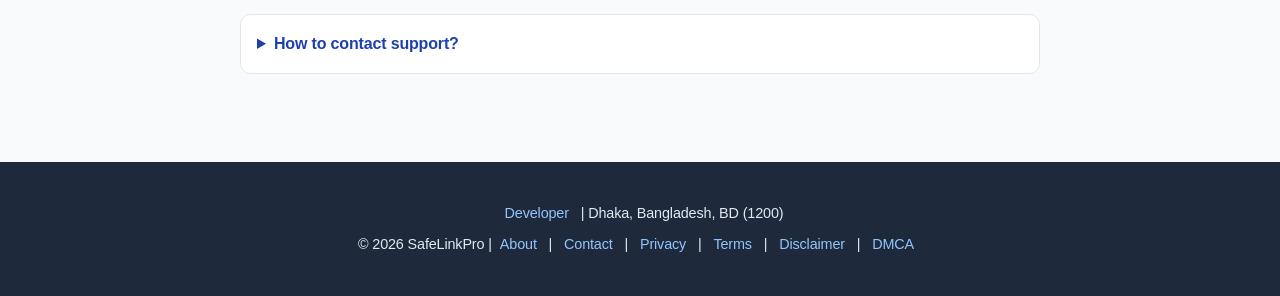
==== commit a7962bd3: "Update contact information in footer" ====
--- a/index.html
+++ b/index.html
@@ -191,7 +191,7 @@
     <!--[ <div class="ad-slot" aria-hidden="true">Advertisement</div> ]-->
 
     <footer id="contact" itemscope itemtype="https://schema.org/Organization">
-        <p><a href="mailto:riazart3@gmail.com" itemprop="email">Safe731 Email</a> | <span itemprop="address" itemscope itemtype="https://schema.org/PostalAddress"><span itemprop="addressLocality">Dhaka</span>, <span itemprop="addressRegion">Bangladesh</span>, <span itemprop="addressCountry">BD</span> (<span itemprop="postalCode">1200</span>)</span></p>
+        <p><a href="https://techlystb.blogspot.com" itemprop="email">Developer</a> | <span itemprop="address" itemscope itemtype="https://schema.org/PostalAddress"><span itemprop="addressLocality">Dhaka</span>, <span itemprop="addressRegion">Bangladesh</span>, <span itemprop="addressCountry">BD</span> (<span itemprop="postalCode">1200</span>)</span></p>
         <p>© 2026 <span itemprop="name">SafeLinkPro</span> |<a href="about.html">About</a> |
 <a href="contact.html">Contact</a> |
 <a href="privacy.html">Privacy</a> |
